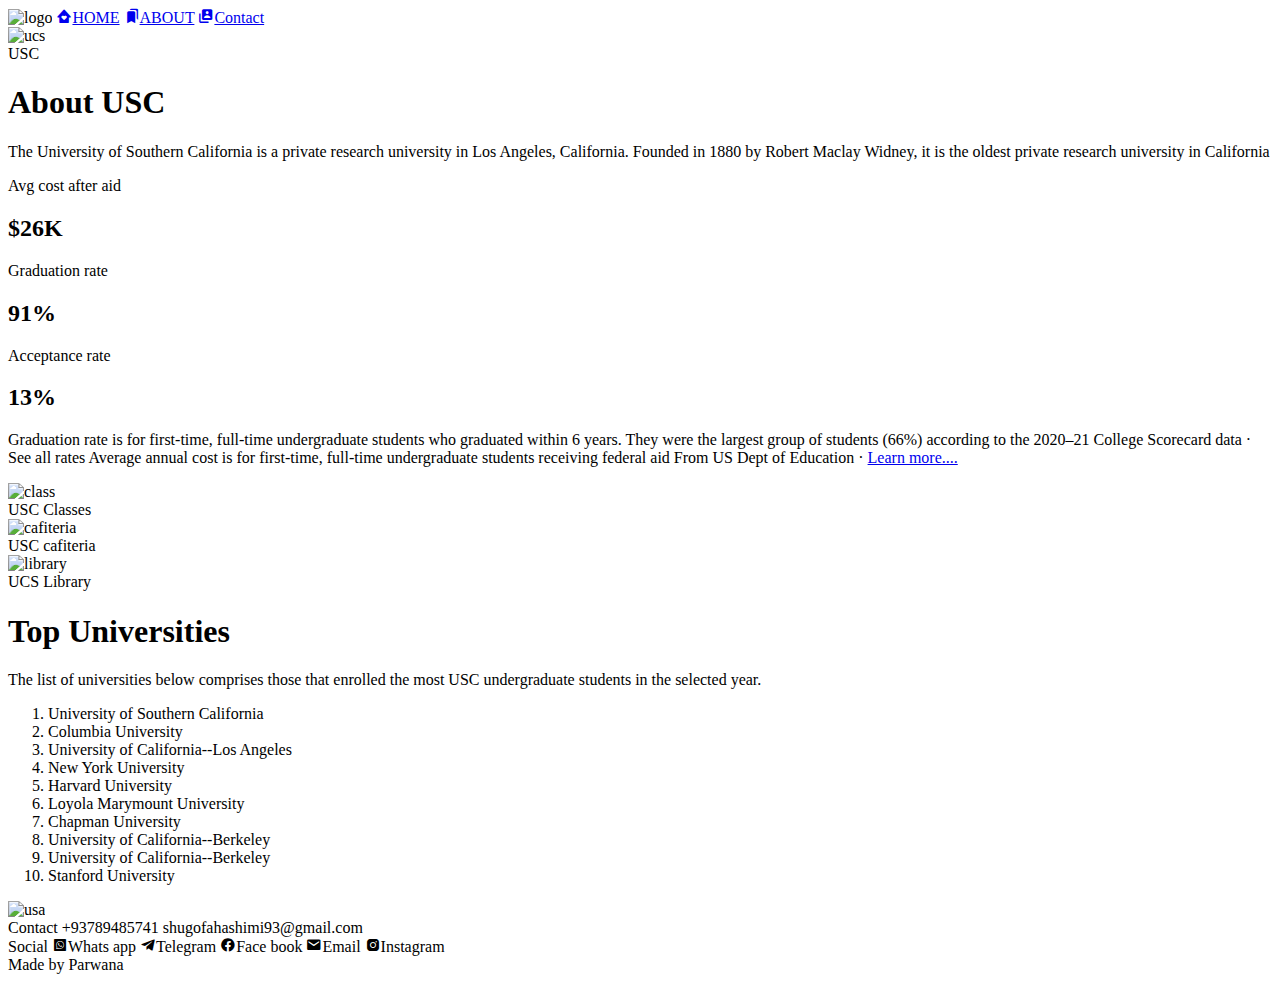
==== about.html @ 5a446001 "about.html" ====
<!DOCTYPE html>
<html>
    <head>
        <title>about page</title>
        <link rel="stylesheet" href="style.css">
        <link rel="stylesheet" href="https://unpkg.com/boxicons@2.1.4/css/boxicons.min.css">
        <meta charset="utf-8">
        <meta name="viewport" content="width=device-width, initial-scale=1.0">
    </head>
    <body>
        <nav id="nav">
            <img src="logo.png" alt="logo">
            <a href="index.html"><i class='bx bxs-home-heart'></i>HOME</a>
            <a href="about.html"><i class='bx bxs-bookmarks'></i>ABOUT</a>
            <a href="contact.html"><i class='bx bxs-user-account'></i>Contact</a>
        </nav>
        <div class="container2">
            <div class="main-img">
                <img src="uscstu.jpg" alt="ucs">
                <div class="img-caption">USC</div>
            </div>

            <div class="about">
                <h1>About USC</h1>
                <div class="caption1">
                    <p>The University of Southern California is a private research university in Los Angeles, California. Founded in 1880 by Robert Maclay Widney, it is the oldest private research university in California</p>
                </div>
                <div class="about2">
                    <div class="info1">
                        <p>Avg cost after aid</p>
                        <h2>$26K</h2>
                    </div>
                    <div class="info2">
                        <p>Graduation rate</p>
                        <h2>91%</h2>
                    </div>
                    <div class="info3">
                        <p>Acceptance rate</p>
                        <h2>13%</h2>
                    </div>
                </div>

                <div class="caption2">
                    <p>Graduation rate is for first-time, full-time undergraduate students who graduated within 6 years. They were the largest group of students (66%) according to the 2020–21 College Scorecard data · See all rates
                        Average annual cost is for first-time, full-time undergraduate students receiving federal aid
                        From US Dept of Education · <a href="#">Learn more....</a></p>
                </div>

            </div>

            <div class="about-usc-pic">
                <div class="pic">
                    <img src="pic1.webp" alt="class">
                    <div class="pic-caption">USC Classes</div>
                </div>

                <div class="pic">
                    <img src="pic2.jpeg" alt="cafiteria">
                    <div class="pic-caption">USC cafiteria</div>
                </div>

                <div class="pic">
                    <img src="pic3.jpg" alt="library">
                    <div class="pic-caption">UCS Library</div>
                </div>

            </div>
            
            <div class="top-uni">
                <h1>Top Universities</h1>
            <p>The list of universities below comprises those that enrolled the most USC undergraduate students in the selected year.</p>
            <div class="more-universities">
                <div class="row1">
                    <ol>
                        <li>University of Southern California</li>
                        <li>Columbia University</li>
                        <li>University of California--Los Angeles</li>
                        <li>New York University</li>
                        <li>Harvard University</li>
                        <li>Loyola Marymount University</li>
                        <li>Chapman University</li>
                        <li>University of California--Berkeley</li>
                        <li>University of California--Berkeley</li>
                        <li>Stanford University</li>
                    </ol>
                </div>

                <div class="row2">
                    <img src="map.jpg" alt="usa">
                </div>
            </div>
            </div>
        </div>

        <footer id="footer">
        <div class="footer-caption1">
            <span class="footer-caption1-head">Contact</span>
            <span>+93789485741</span>
            <span>shugofahashimi93@gmail.com</span>
        </div>

        <div class="footer-caption2">
            <span class="footer-caption2-head">Social</span>
            <span><i class='bx bxl-whatsapp-square'></i>Whats app</span>
            <span><i class='bx bxl-telegram'></i>Telegram</span>
            <span><i class='bx bxl-facebook-circle'></i>Face book</span>
            <span><i class='bx bxs-envelope'></i>Email</span>
            <span><i class='bx bxl-instagram-alt' ></i>Instagram</span>
        </div>
    </footer>
    <footer id="footer2">
        <div class="footer-caption33">
            <span class="footer-head">Made by Parwana </span>
        </div>
    </footer>
    </body>
</html>
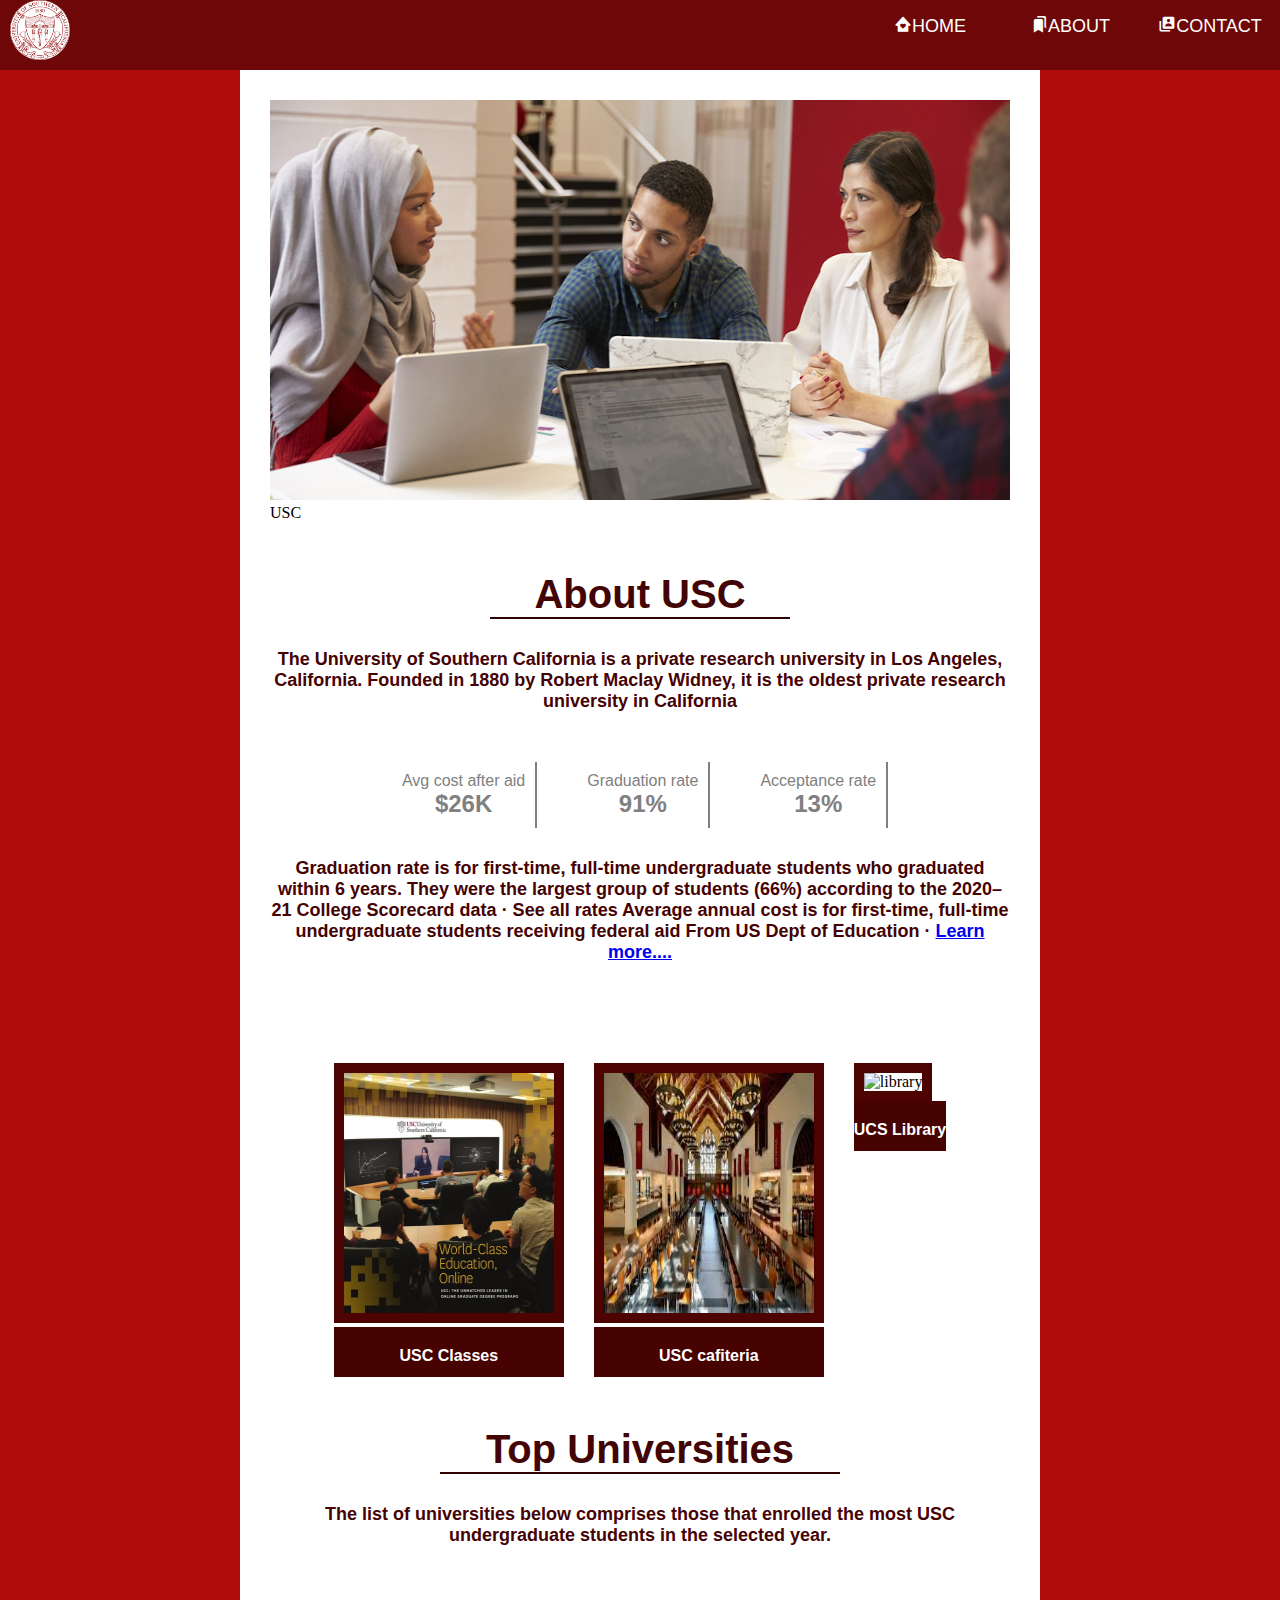
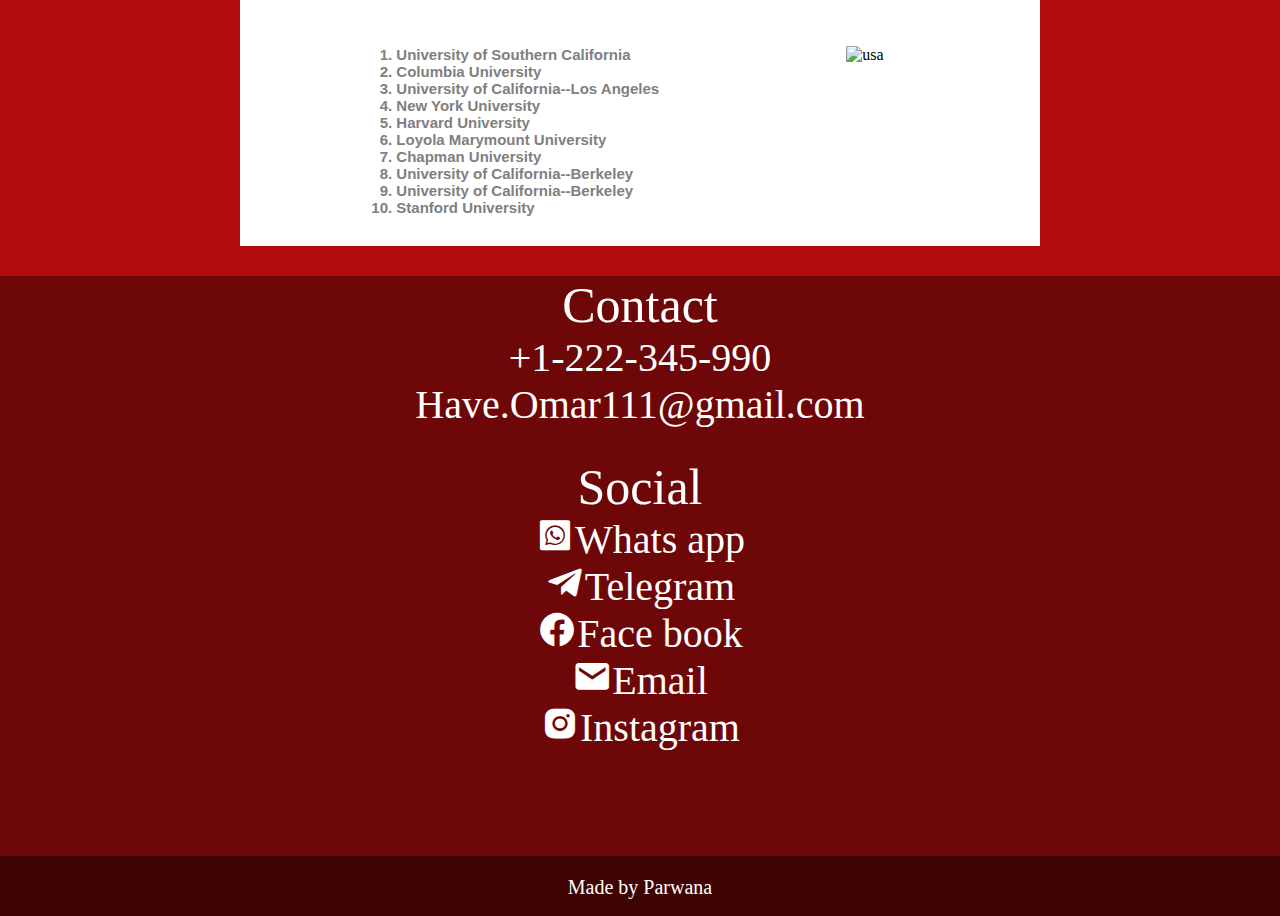
==== commit 02bfe7c8: "Update about.html" ====
--- a/about.html
+++ b/about.html
@@ -95,8 +95,8 @@
         <footer id="footer">
         <div class="footer-caption1">
             <span class="footer-caption1-head">Contact</span>
-            <span>+93789485741</span>
-            <span>shugofahashimi93@gmail.com</span>
+            <span>+1-222-345-990</span>
+            <span>Have.Omar111@gmail.com</span>
         </div>
 
         <div class="footer-caption2">
@@ -114,4 +114,4 @@
         </div>
     </footer>
     </body>
-</html>+</html>
--- a/style.css
+++ b/style.css
@@ -0,0 +1,437 @@
+*{
+    margin: 0;
+    padding: 0;
+    box-sizing: border-box;
+}
+body{
+    box-sizing: border-box;
+    background: rgb(177, 11, 11);
+    background-repeat: no-repeat;
+    background-size: cover;
+}
+
+#nav{
+    background-color: rgb(110, 7, 7);
+    display: flex;
+    justify-content: flex-end;
+    width: 100%;
+    height: 70px;
+    position: fixed;
+    top: 0;
+    right: 0;
+    left: 0;
+    z-index: 1;
+  
+  }
+  #nav img{
+    position: absolute;
+    left: 10px;
+    border-radius: 100%;
+    width: 60px;
+    height: 60px;
+    object-fit: fill;
+  }
+  #nav a{
+    color: #fff;
+    font-size: large;
+    text-transform: uppercase;
+    font-family: sans-serif;
+    font-style: normal;
+    text-decoration: none;
+    width: 140px;
+    height: 40px;
+    align-items: center;
+    margin-top: auto;
+    margin-bottom: auto;
+    text-align: center;
+  }
+  
+  a:hover{
+    border-bottom:2px solid #fff;
+    text-align: center;
+  }
+
+.container2{
+    width: 800px;
+    height: 100%;
+    background-color: #fff;
+    justify-content: center;
+    align-items: center;
+    margin-top: 70px;
+    margin-left: auto;
+    margin-right: auto;
+    padding: 30px;
+    margin-bottom: 0;
+}
+
+.main-img img{
+    width: 100%;
+    height: 400px;
+    object-fit: fill;
+}
+.main-img{
+    position: relative;
+}
+img-captoin{
+    font-size: 50px;
+    font-weight: bold;
+    font-family: sans-serif;
+    text-align: center;
+    margin-left: auto;
+    margin-right: auto;
+    width: 200px;
+    color: rgb(243, 231, 231);
+    position: absolute;
+    top: 300px;
+    right: 0;
+    visibility: hidden;
+}
+
+.main-img:hover .img-caption{
+    visibility: visible;
+}
+
+.about h1{
+    text-align: center;
+    width: 300px;
+    font-size: 40px;
+    color: rgb(66, 4, 4);
+    border-bottom: 2px solid rgb(48, 2, 2);
+    margin-top: 50px;
+    font-weight: bold;
+    justify-content: center;
+    margin-left: auto;
+    margin-right: auto;
+    font-family: sans-serif;
+}
+.caption1 p{
+    font-size: large;
+    font-weight: bold;
+    font-family: sans-serif;
+    text-align: center;
+    color: rgb(70, 2, 2);
+    margin-top: 30px;
+}
+.about2{
+    display: flex;
+    gap: 40px;
+    margin-left: auto;
+    margin-right: auto;
+    margin-top: 50px;
+    justify-content: center;
+    align-items: center;
+}
+
+.info1 p{
+    font-family: sans-serif;
+    color: grey;
+    text-align: center;
+}
+
+.info1 h2{
+    font-family: sans-serif;
+    color: grey;
+    text-align: center;
+}
+.info1{
+    border-right: 2px solid grey;
+    padding: 10px;
+}
+
+.info2 p{
+    font-family: sans-serif;
+    color: grey;
+    text-align: center;
+}
+
+.info2 h2{
+    font-family: sans-serif;
+    color: grey;
+    text-align: center;
+}
+.info2{
+    border-right: 2px solid grey;
+    padding: 10px;
+}
+
+
+.info3 p{
+    font-family: sans-serif;
+    color: grey;
+    text-align: center;
+}
+
+.info3 h2{
+    font-family: sans-serif;
+    color: grey;
+    text-align: center;
+}
+.info3{
+    border-right: 2px solid grey;
+    padding: 10px;
+}
+  
+
+.caption2 p{
+    font-size: large;
+    font-family: cursive;
+    font-weight: bold;
+    font-family: sans-serif;
+    text-align: center;
+    color: rgb(70, 2, 2);
+    margin-top: 30px;
+}
+
+.about-usc-pic{
+    display: flex;
+    gap: 30px;
+    justify-content: center;
+    margin-left: auto;
+    margin-right: auto;
+    margin-top: 100px;
+}
+
+.pic img{
+    width: 230px;
+    height: 260px;
+    object-fit: fill;
+    border: 10px solid rgb(78, 3, 3);
+}
+.pic-caption{
+    width: 100%;
+    height: 50px;
+    text-align: center;
+    font-family: sans-serif;
+    font-weight: bold;
+    color: #fff;
+    background-color: rgb(71, 2, 2);
+    padding-top: 20px;
+    margin-top: 0;
+}
+
+.top-uni h1{
+    text-align: center;
+    width: 400px;
+    font-size: 40px;
+    color: rgb(66, 4, 4);
+    border-bottom: 2px solid rgb(48, 2, 2);
+    margin-top: 50px;
+    font-weight: bold;
+    justify-content: center;
+    margin-left: auto;
+    margin-right: auto;
+    font-family: sans-serif;
+}
+
+.top-uni p{
+    font-size: large;
+    font-weight: bold;
+    font-family: sans-serif;
+    text-align: center;
+    color: rgb(70, 2, 2);
+    margin-top: 30px;
+}
+
+.more-universities{
+    display: flex;
+    gap: 50px;
+    justify-content: center;
+    margin-left: auto;
+    margin-right: auto;
+    margin-top: 100px;
+}
+
+.row1{
+    font-size: 15px;
+    font-family: sans-serif;
+    width: 400px;
+    font-weight: bold;
+    color: grey;
+}
+
+.row2 img{
+    width: 300px;
+    height: 300px;
+    object-fit: fill;
+}
+.thanks-container{
+    width: 500px;
+    height: 100px;
+    margin-top: 100px;
+    justify-content: center;
+    margin-left: auto;
+    margin-right: auto;
+    background-color: #fff;
+    padding: 30px;
+    padding-top: 200px;
+    padding-bottom: 200px;
+    border: 20px dashed rgb(71, 1, 1);
+    animation-name: thanks;
+    animation-duration: 6s;
+    animation-delay: 0;
+    animation-play-state: running;
+    animation-iteration-count: 1;
+}
+
+@keyframes thanks{
+    from{
+        transform: scale(0);
+    }
+    to{
+        transform: scale(1);
+    }
+}
+.thanks-container h1{
+    font-size: 30px;
+    font-family: sans-serif;
+    font-weight: bold;
+    color: rgb(77, 4, 4);
+    text-align: center;
+    margin-bottom: 100px;
+}
+.form-container{
+    width: 800px;
+    height: 100%;
+    margin-top: 70px;
+    padding: 30px;
+    justify-content: center;
+    margin-left: auto;
+    margin-right: auto;
+    background-color: transparent;
+    margin-bottom: 0;
+}
+.form-container label{
+    text-align: left;
+    font-family: sans-serif;
+    font-weight: bold;
+    color: #fff;
+    display: block;
+    padding-top: 20px;
+    width: 100%;
+    height: 50px;
+    background-color: rgb(68, 2, 2);
+    justify-content: center;
+    margin-left: auto;
+    margin-right: auto;
+    padding-left: 10px;
+}
+ form{
+    display: block;
+    justify-content: center;
+    margin-left: auto;
+    margin-right: auto;
+    margin-top: 50px;
+    border: 20px solid rgb(34, 5, 5);
+}
+textarea{
+    width: 100%;
+    height: 100px;
+    background-color: rgb(148, 47, 47);
+
+}
+button{
+    width: 200px;
+    height: 50px;
+    justify-content: center;
+    align-items: center;
+    margin-left: auto;
+    margin-right: auto;
+    border: 2px solid black;
+    font-size: 30px;
+    font-family: sans-serif;
+    color: #fff;
+    padding-top: 10px;
+    padding-bottom: 10px;
+    border-radius: 50px;
+    font-weight: bold;
+    animation-name: thanks;
+    animation-duration: 6s;
+    animation-delay: 0;
+    animation-play-state: running;
+    animation-iteration-count: 3;
+    background-color: rgb(82, 3, 3);
+    text-align: center;
+}
+.form-container input{
+    text-align: left;
+    font-family: sans-serif;
+    font-weight: bold;
+    background-color: rgb(196, 13, 13);
+    height: 50px;
+    width: 100%;
+    display: block;
+    color: #fff;
+}
+.form-container h1{
+    font-size: 30px;
+    font-family: sans-serif;
+    font-weight: bold;
+    color: rgb(71, 4, 4);
+    text-align: center;
+}
+#footer{
+    width: 100%;
+    height: 580px;
+    background-color: rgb(110, 7, 7);
+}
+
+.footer-caption1{
+    display: block;
+    margin-left: auto;
+    margin-right: auto;
+    justify-content: center;
+    align-items: center;
+    margin-top: 30px;
+}
+
+.footer-caption1 .footer-caption1-head{
+    color: #fff;
+    font-family: cursive;
+    font-weight: lighter;
+    font-size: 50px;
+    text-align: center;
+}
+.footer-caption1 span{
+    color: #fff;
+    display: block;
+    font-family: cursive;
+    font-weight: lighter;
+    font-size: 40px;
+    text-align: center;
+}
+
+.footer-caption2{
+    display: block;
+    margin-left: auto;
+    margin-right: auto;
+    justify-content: center;
+    align-items: center;
+    margin-top: 30px;
+}
+
+.footer-caption2 .footer-caption2-head{
+    color: #fff;
+    font-family: cursive;
+    font-weight: lighter;
+    font-size: 50px;
+    text-align: center;
+}
+.footer-caption2 span{
+    color: #fff;
+    display: block;
+    font-family: cursive;
+    font-weight: lighter;
+    font-size: 40px;
+    text-align: center;
+}
+#footer2 {
+    width: 100%;
+    height: 60px;
+    background-color: rgb(63, 3, 3);
+    color: #fff;
+    font-family: cursive;
+    font-weight: lighter;
+    font-size: 20px;
+    padding-top: 20px;
+    text-align: center;
+}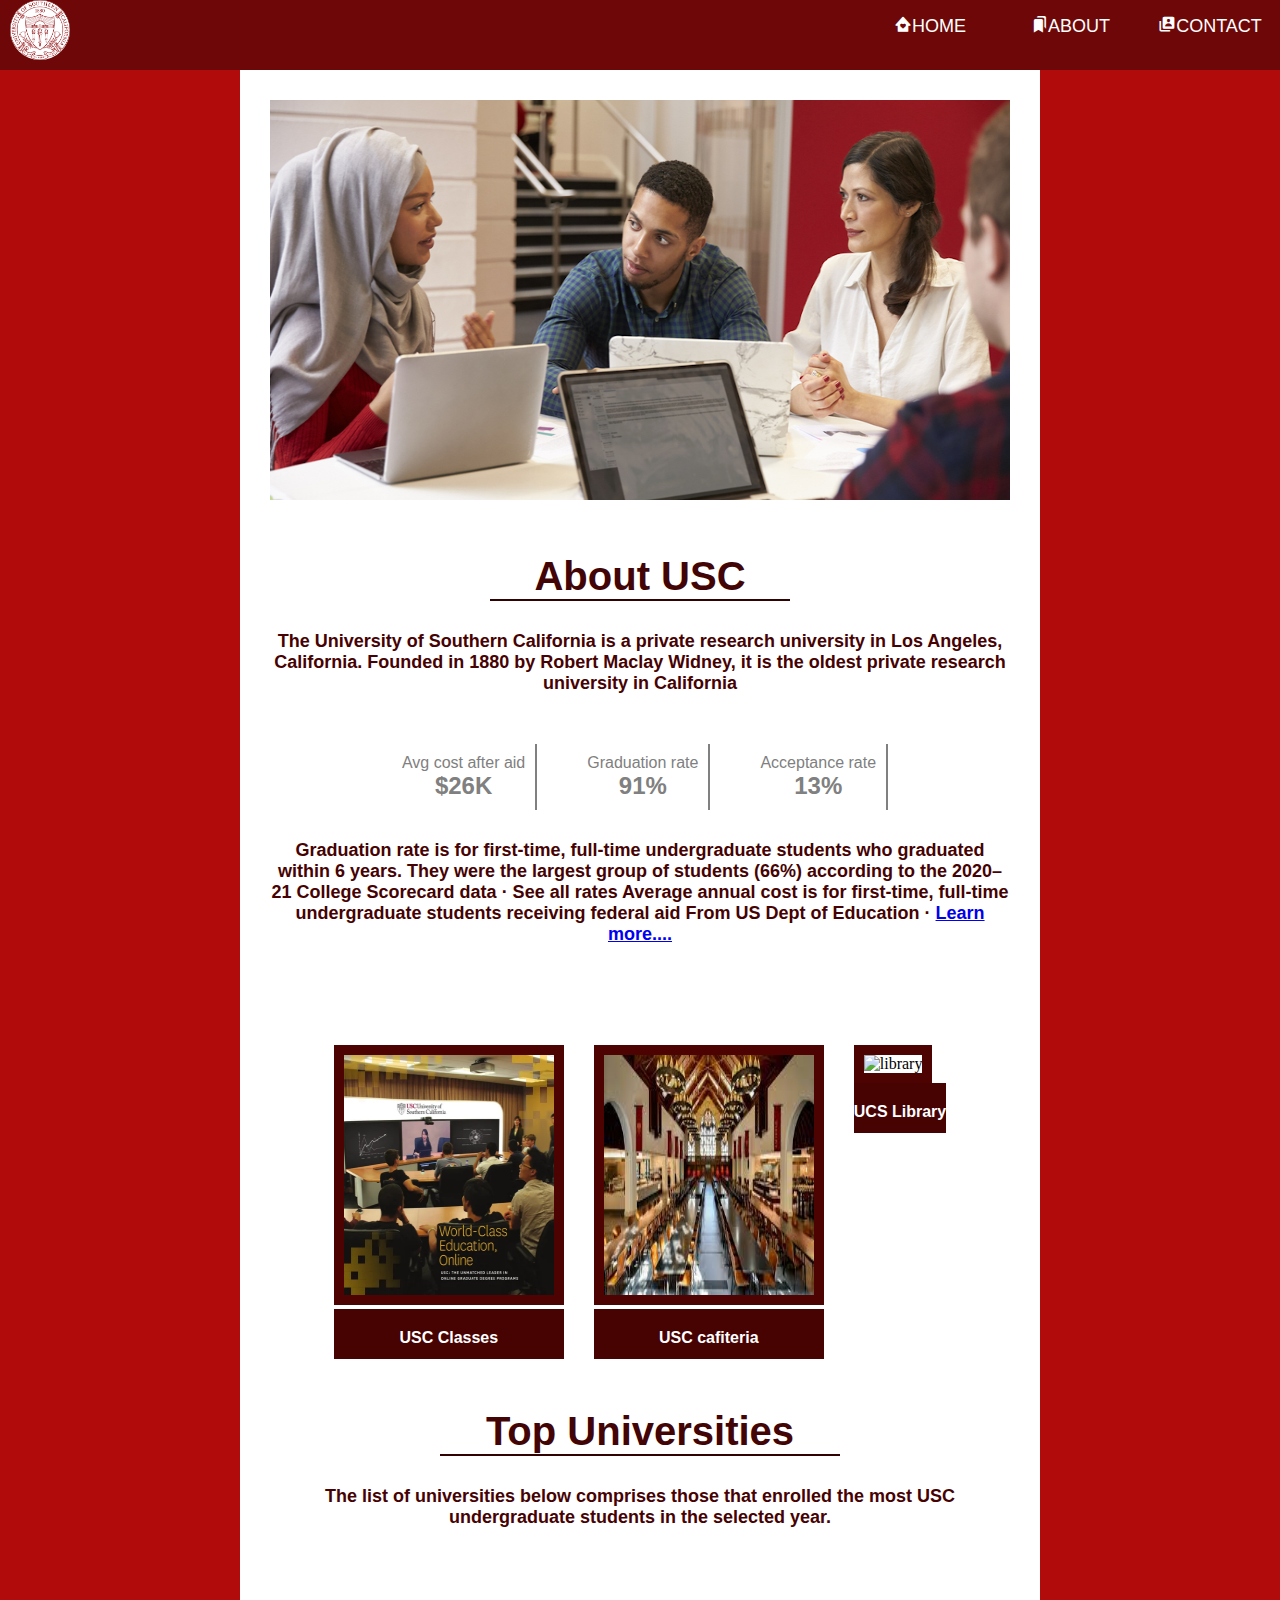
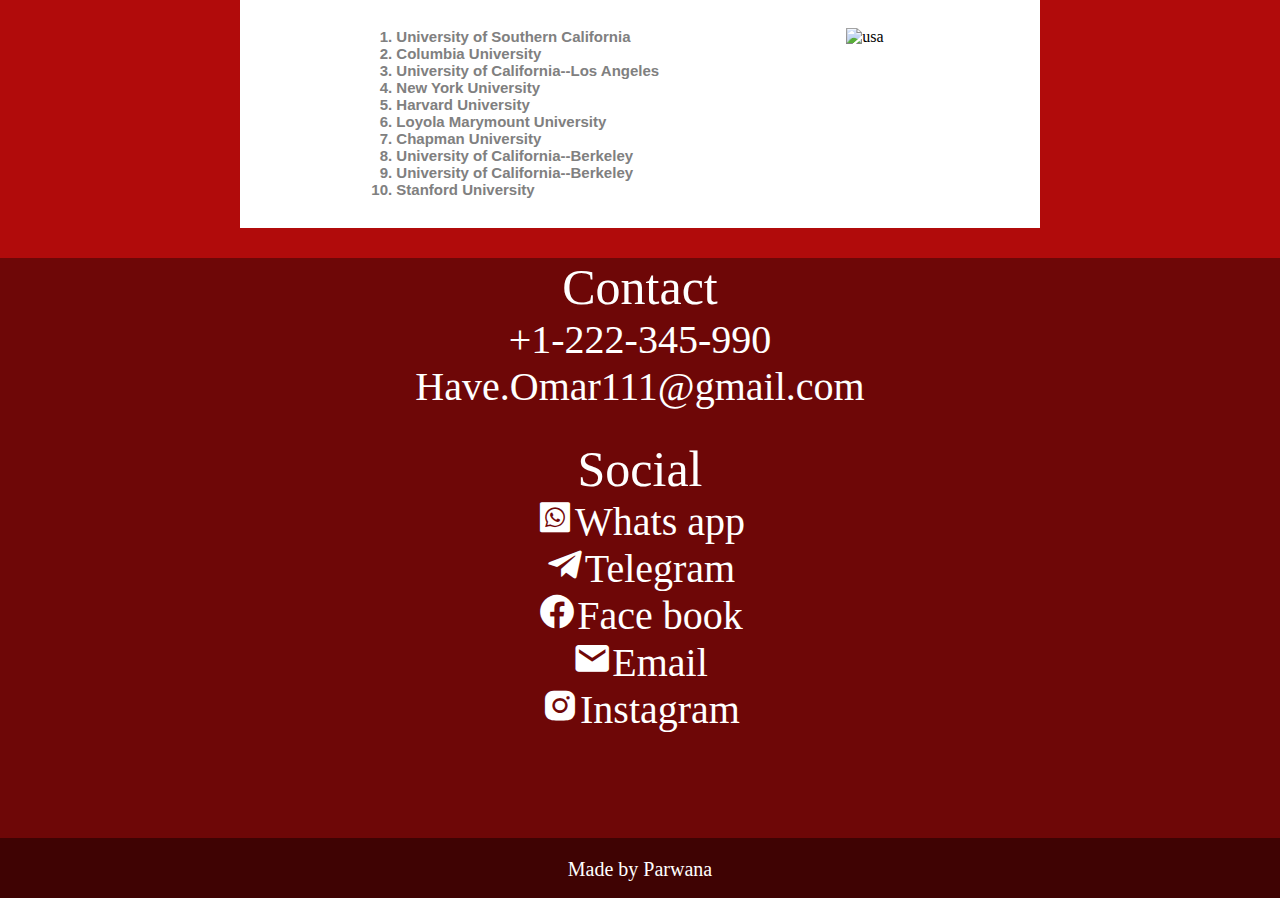
==== commit d5587a38: "Update about.html" ====
--- a/about.html
+++ b/about.html
@@ -17,7 +17,6 @@
         <div class="container2">
             <div class="main-img">
                 <img src="uscstu.jpg" alt="ucs">
-                <div class="img-caption">USC</div>
             </div>
 
             <div class="about">
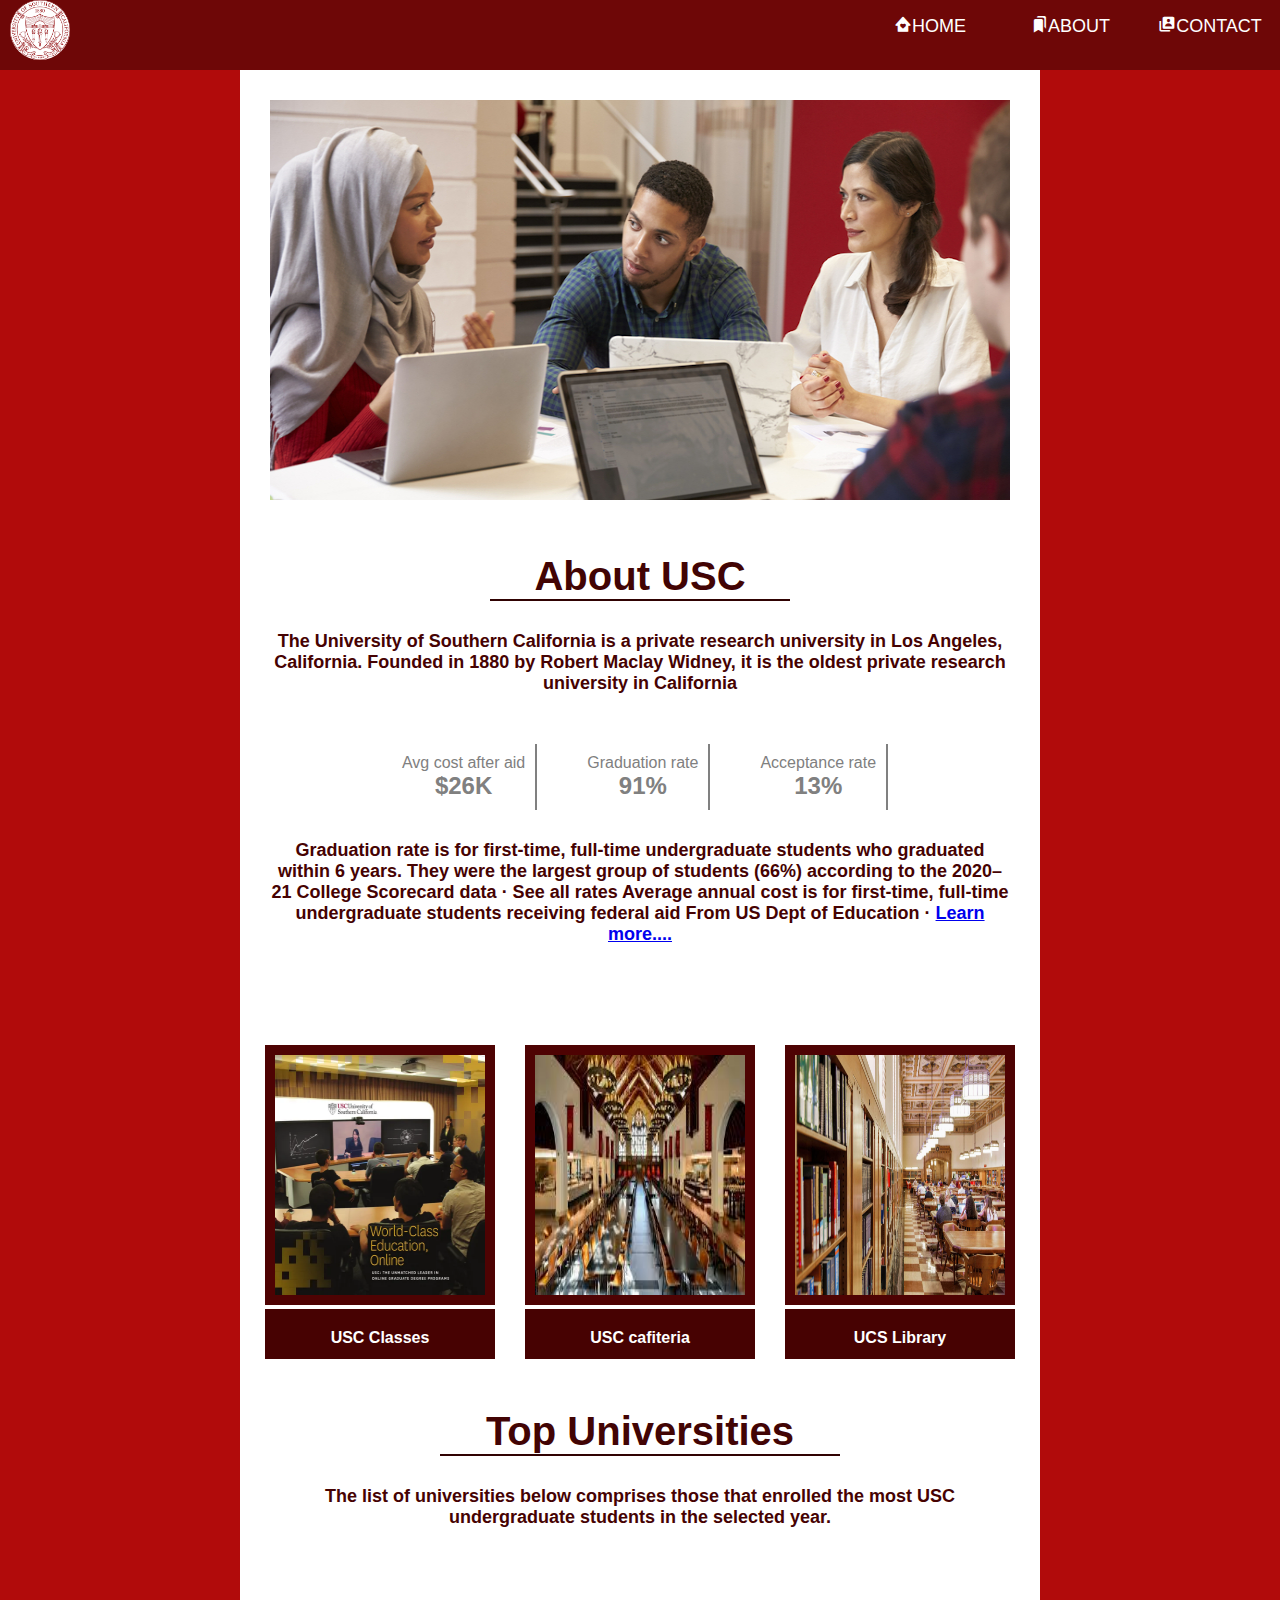
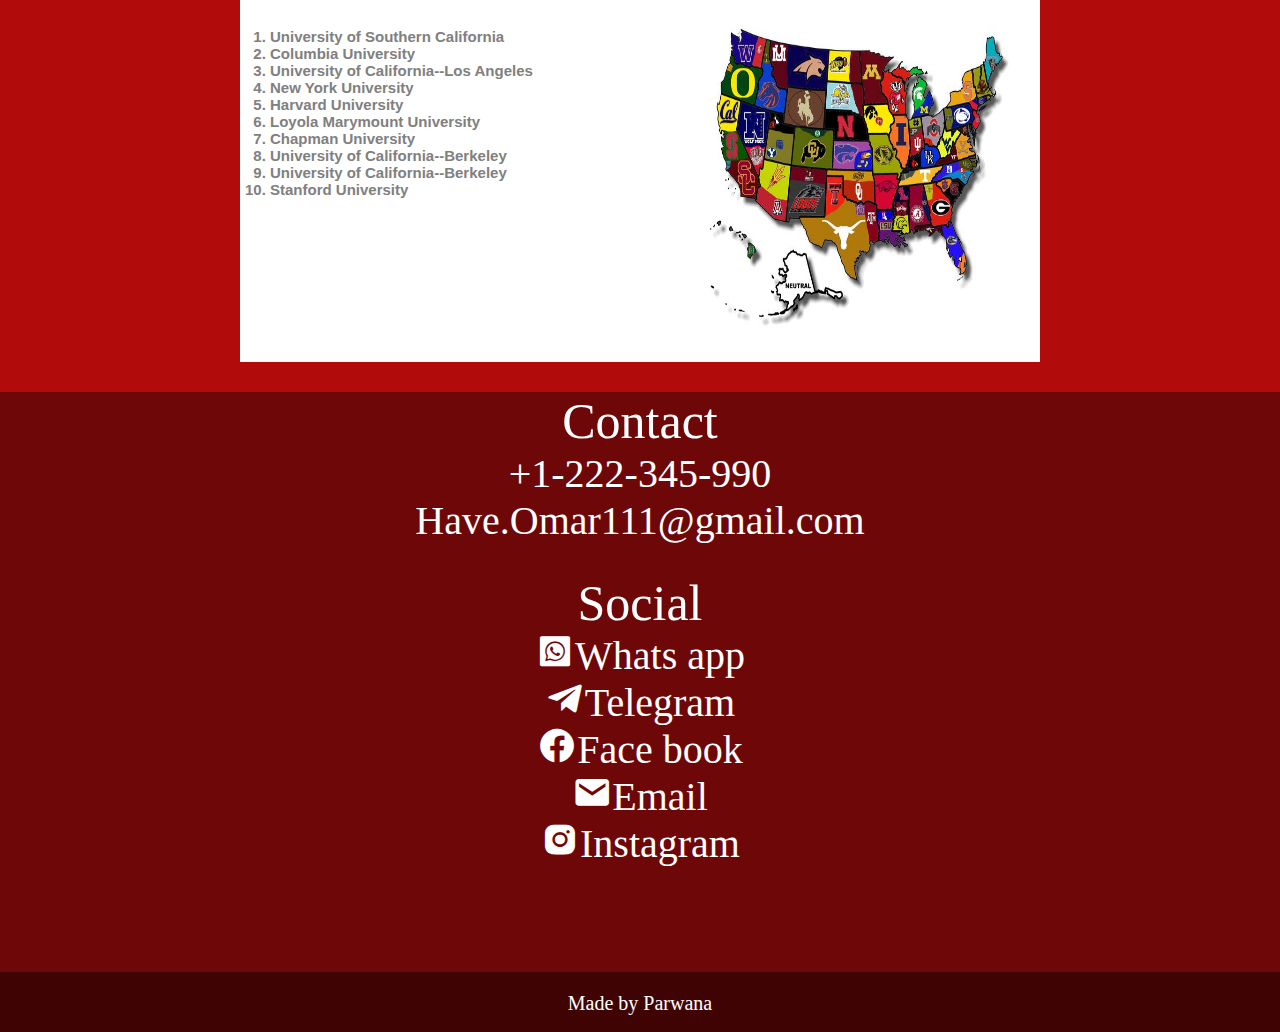
==== commit 9a4e06f4: "Update about.html" ====
--- a/about.html
+++ b/about.html
@@ -1,5 +1,5 @@
 <!DOCTYPE html>
-<html>
+<html lang="en">
     <head>
         <title>about page</title>
         <link rel="stylesheet" href="style.css">
--- a/style.css
+++ b/style.css
@@ -72,24 +72,6 @@
 .main-img{
     position: relative;
 }
-img-captoin{
-    font-size: 50px;
-    font-weight: bold;
-    font-family: sans-serif;
-    text-align: center;
-    margin-left: auto;
-    margin-right: auto;
-    width: 200px;
-    color: rgb(243, 231, 231);
-    position: absolute;
-    top: 300px;
-    right: 0;
-    visibility: hidden;
-}
-
-.main-img:hover .img-caption{
-    visibility: visible;
-}
 
 .about h1{
     text-align: center;
@@ -434,4 +416,4 @@
     font-size: 20px;
     padding-top: 20px;
     text-align: center;
-}+}
